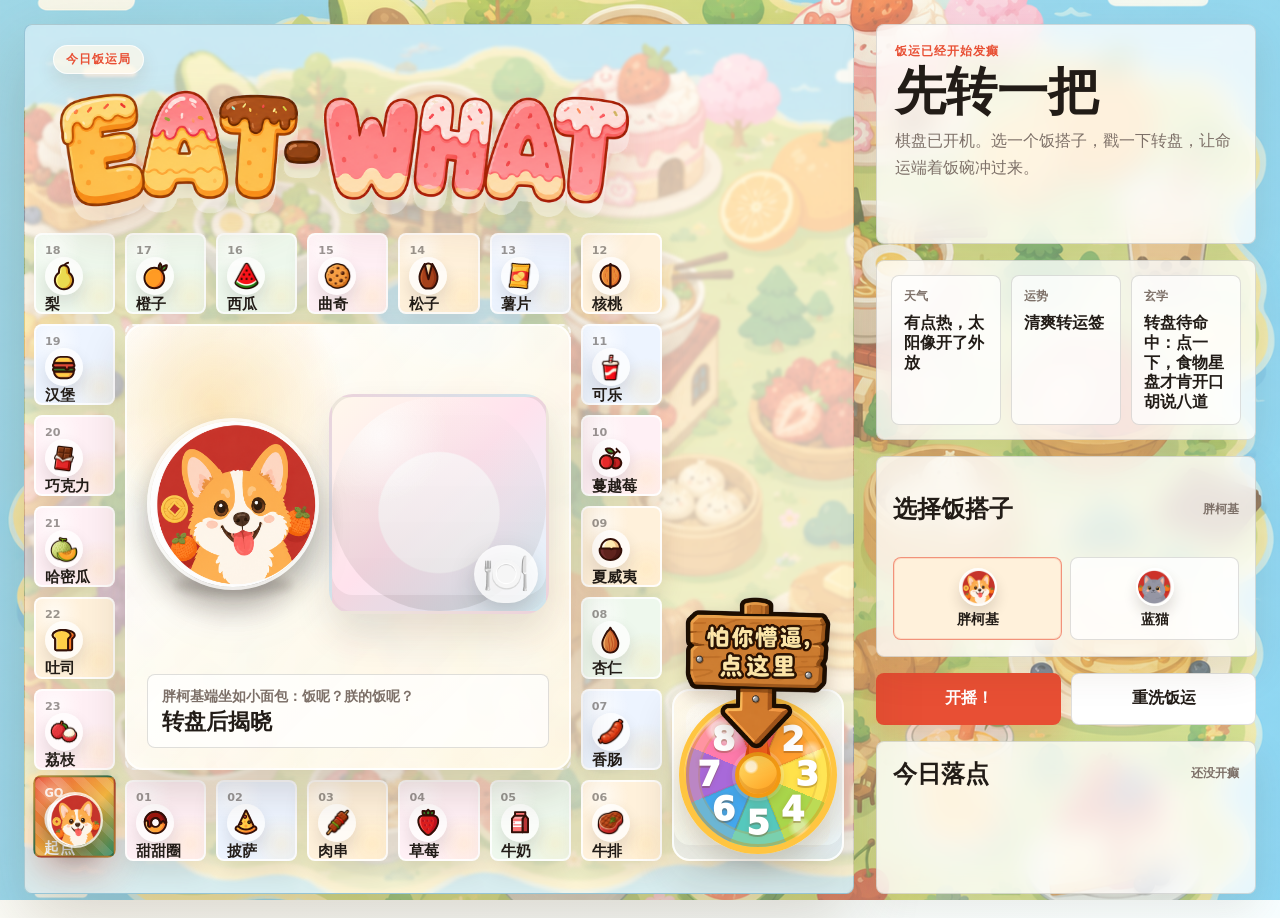
==== standalone.html @ e1a146bf "Shorten food mystic copy" ====
<!doctype html>
<html lang="zh-CN">
  <head>
    <meta charset="utf-8" />
    <meta name="viewport" content="width=device-width, initial-scale=1" />
    <title>吃点啥 · 美食大富翁</title>
    <style>
:root {
  color-scheme: light;
  --ink: #221c17;
  --muted: #7d7068;
  --paper: #fffaf0;
  --line: rgba(34, 28, 23, 0.14);
  --red: #e84f34;
  --gold: #f4b640;
  --green: #2c8a63;
  --blue: #3178b5;
  --purple: #7c5cc4;
  --tile: clamp(72px, calc((100vw - 550px) / 9), 104px);
  --gap: 10px;
  --radius: 8px;
  --shadow: 0 26px 70px rgba(79, 49, 22, 0.2);
}

* {
  box-sizing: border-box;
}

body {
  margin: 0;
  min-height: 100vh;
  color: var(--ink);
  font-family: "PingFang SC", "Microsoft YaHei", Inter, system-ui, sans-serif;
  background:
    linear-gradient(135deg, rgba(255, 247, 224, 0.42), rgba(234, 252, 255, 0.36)),
    url("[data-uri]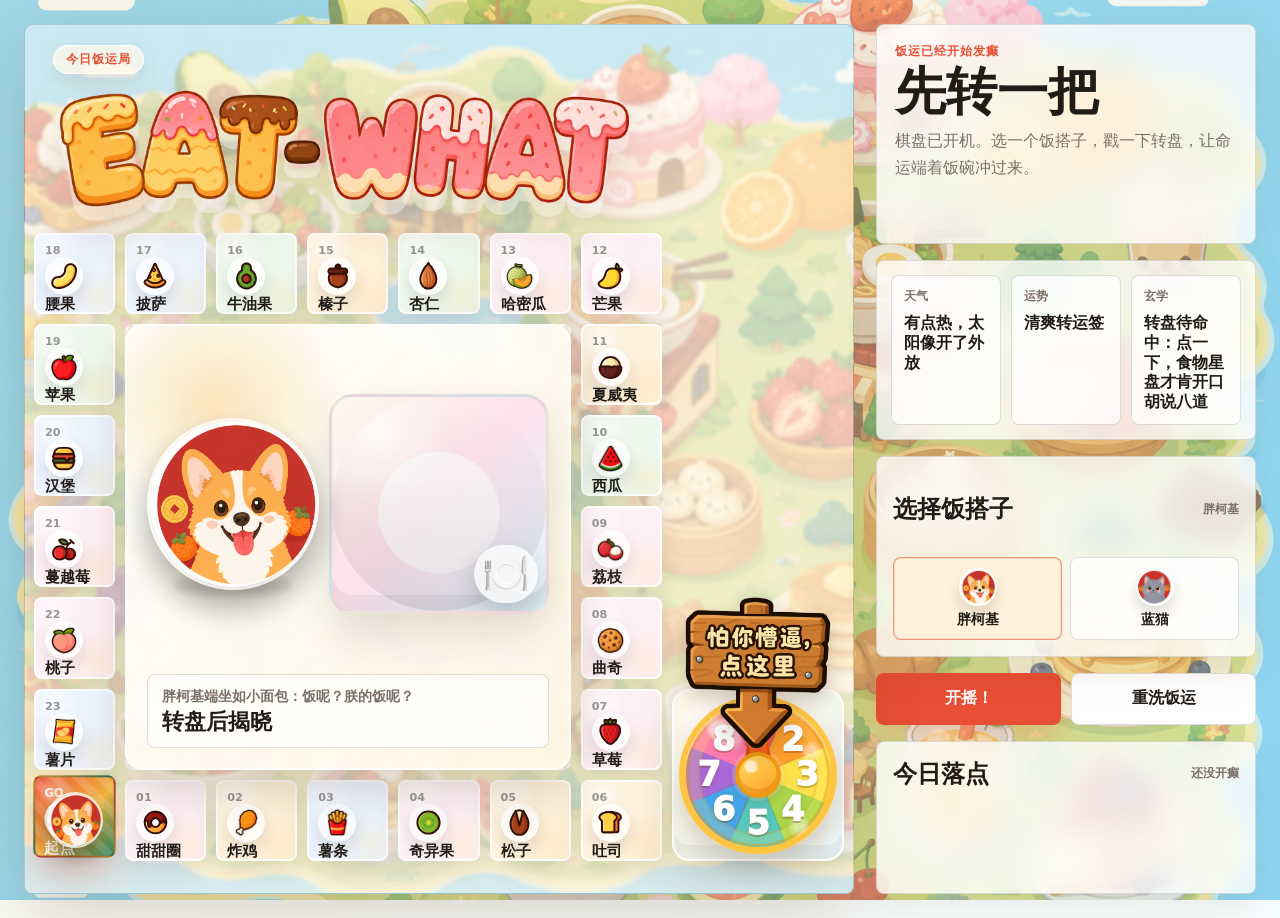
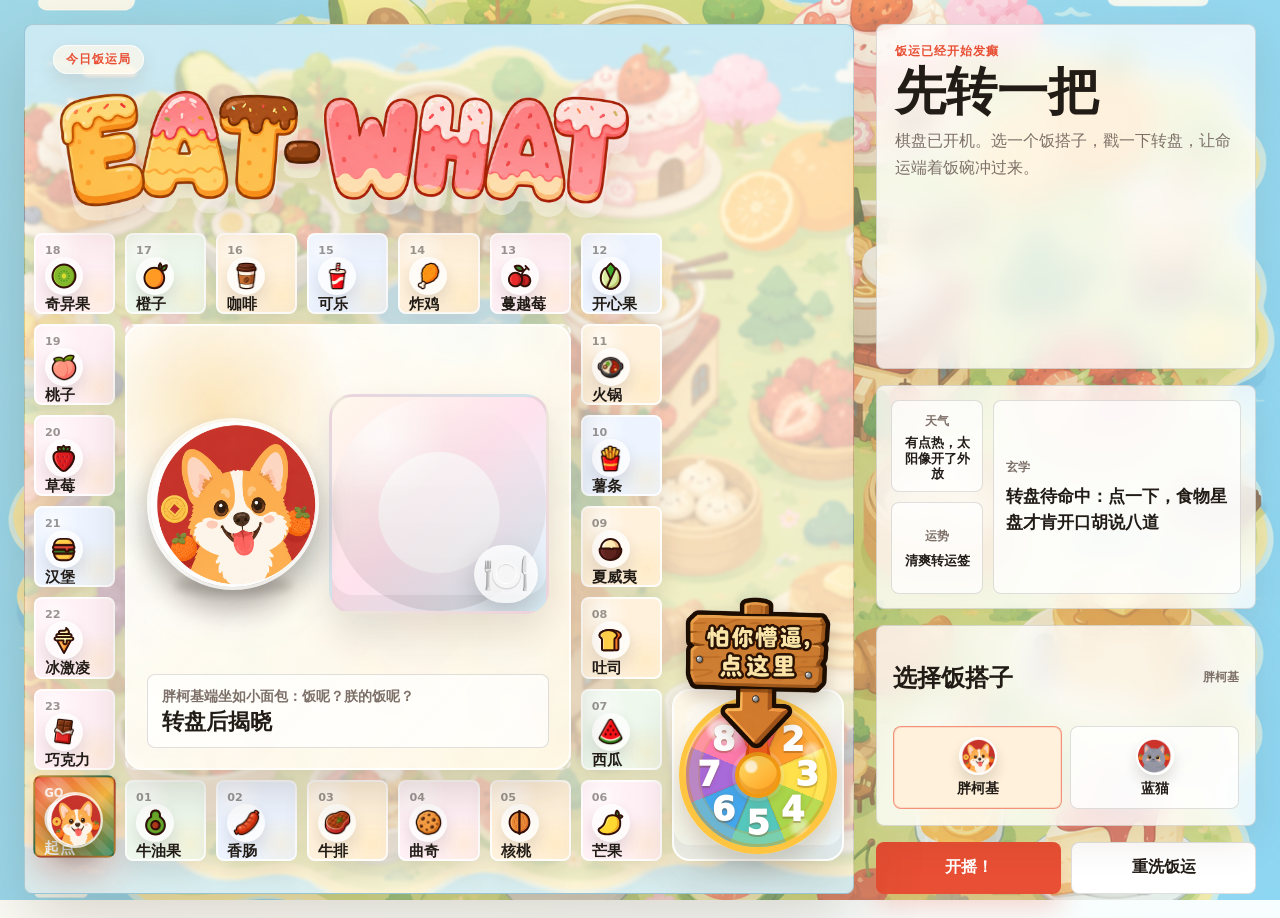
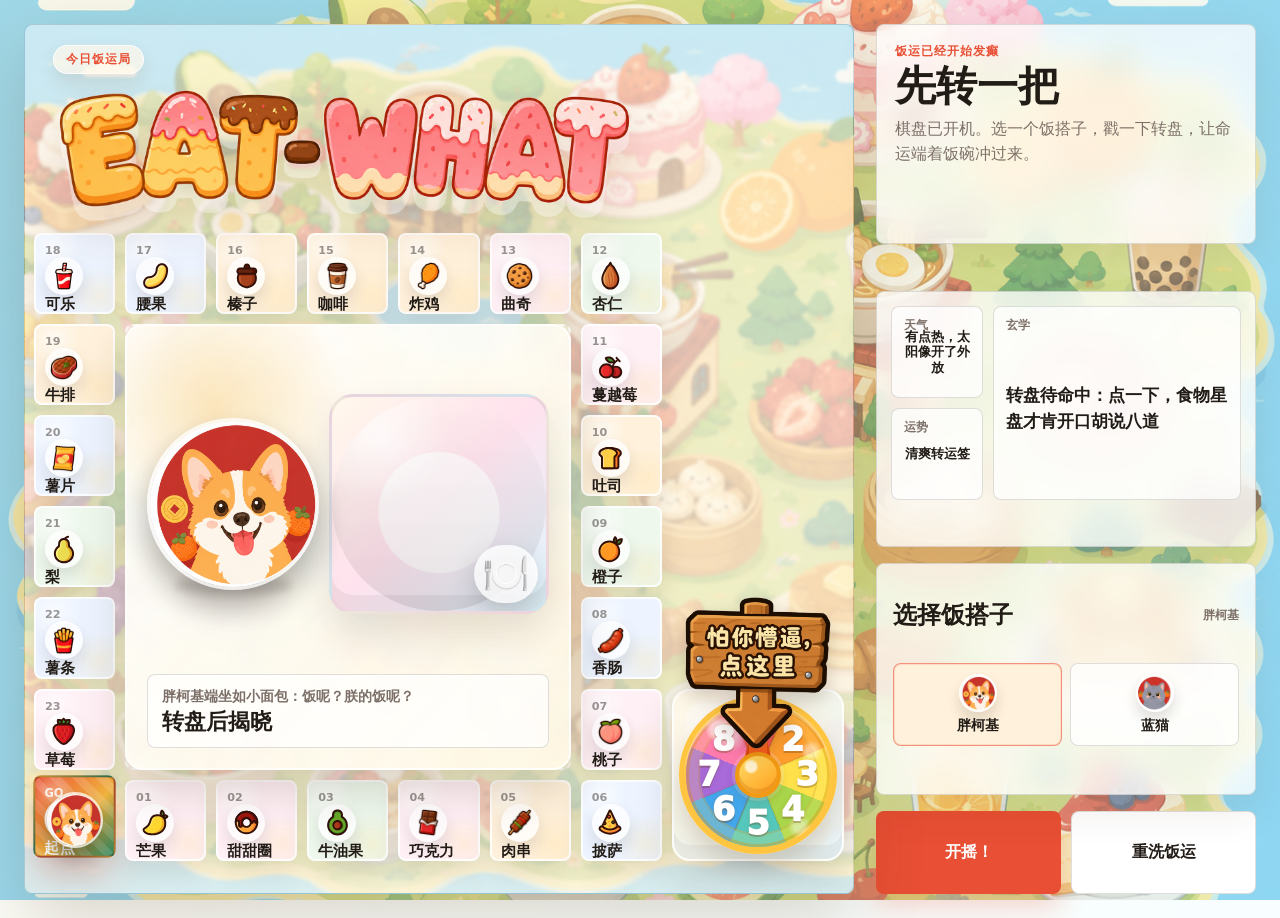
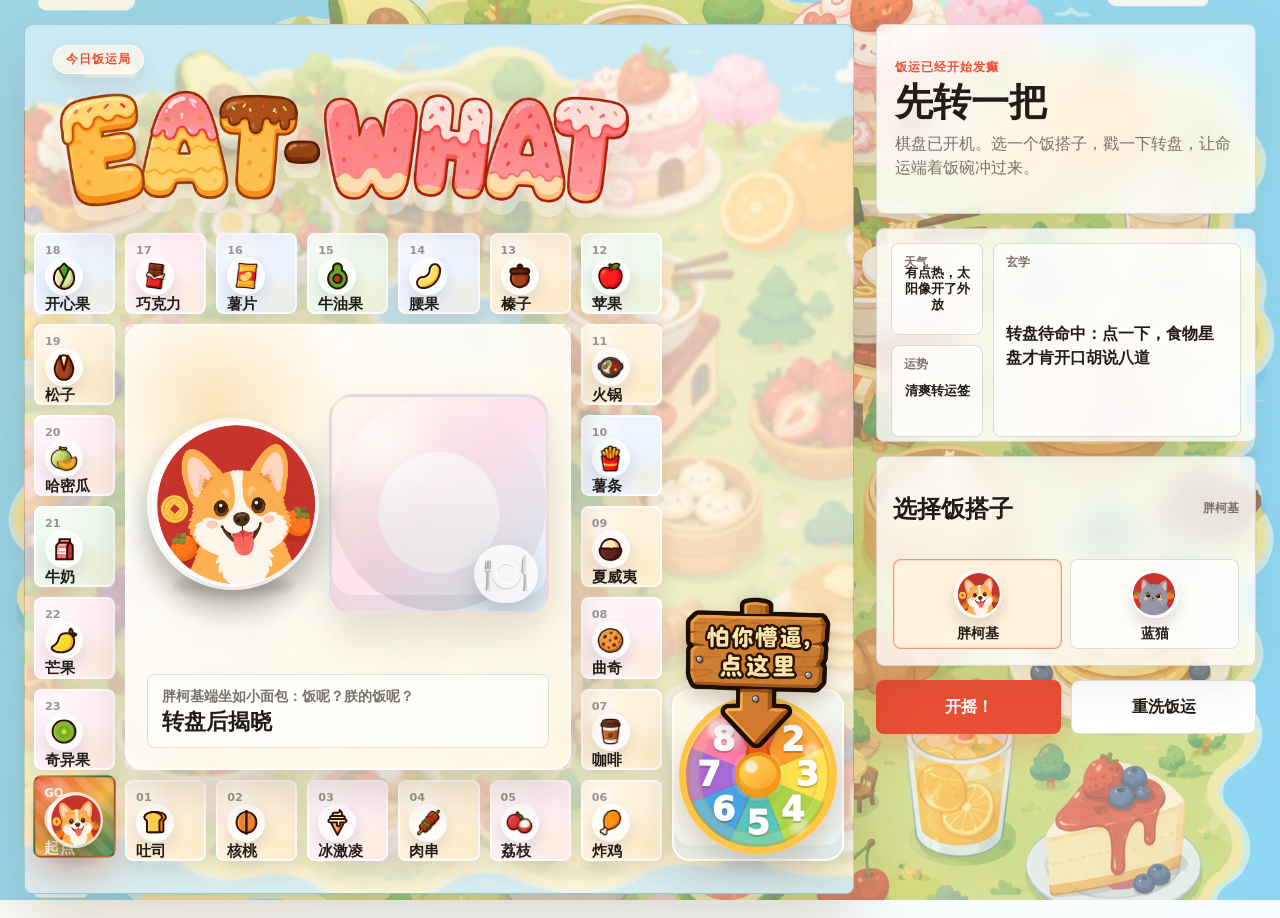
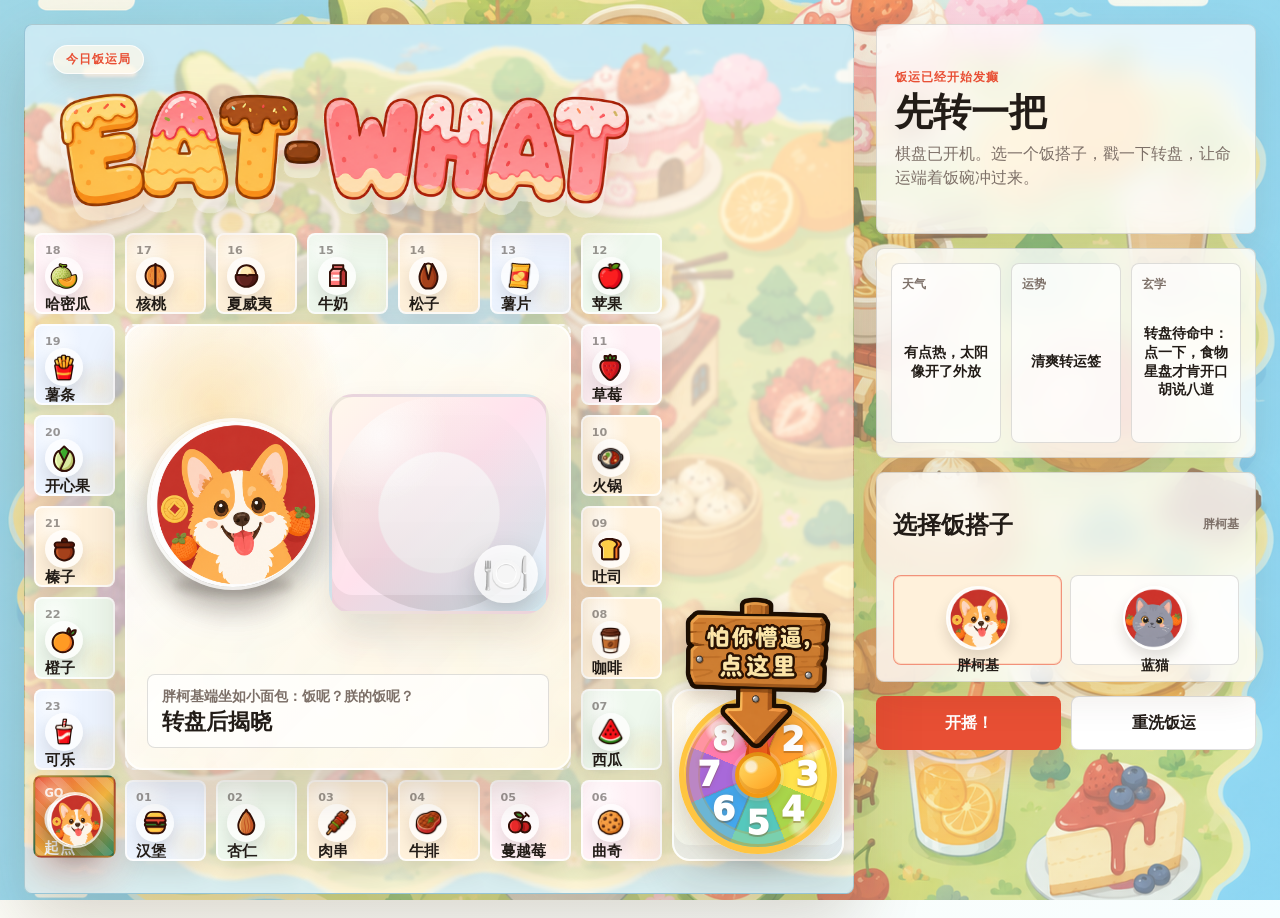
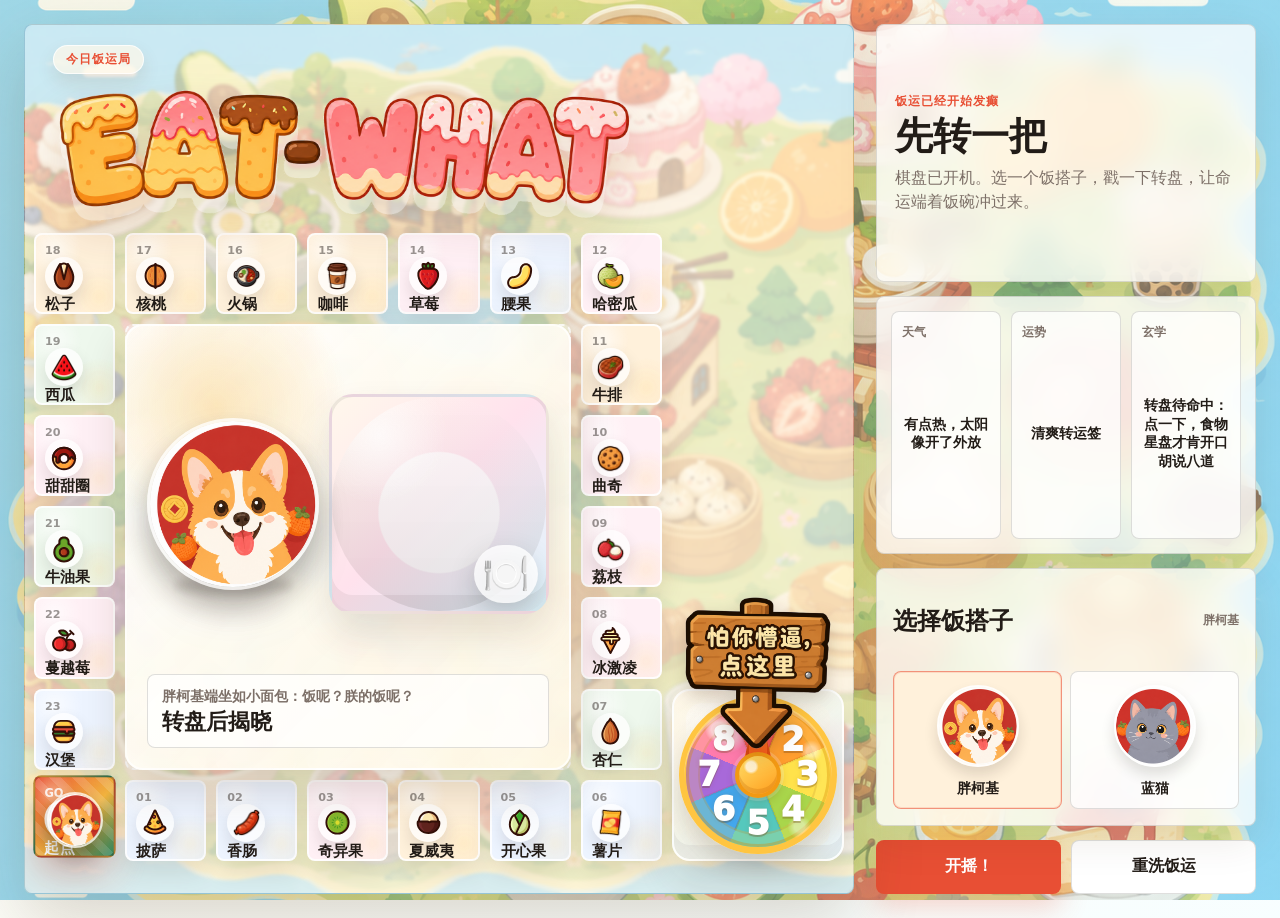
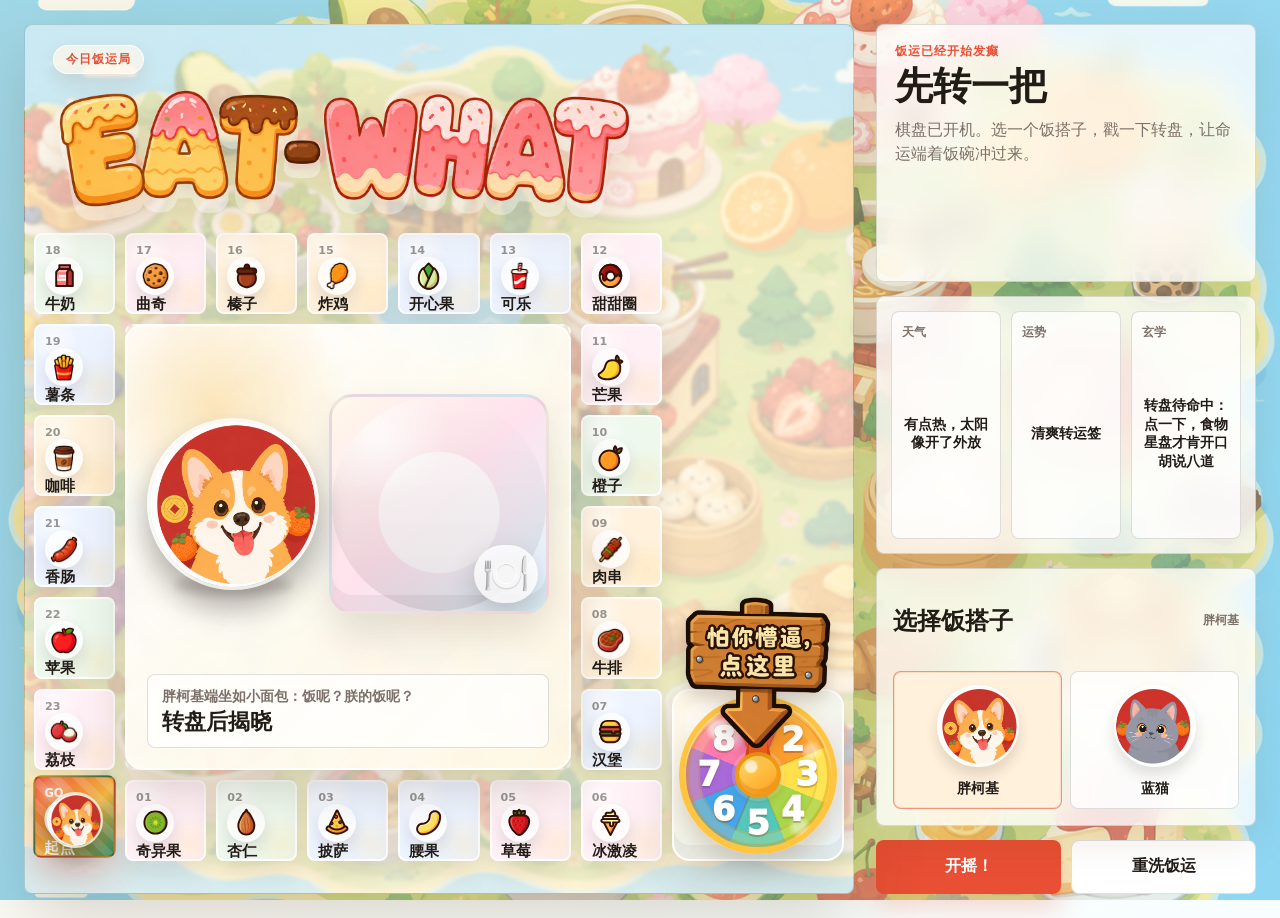
